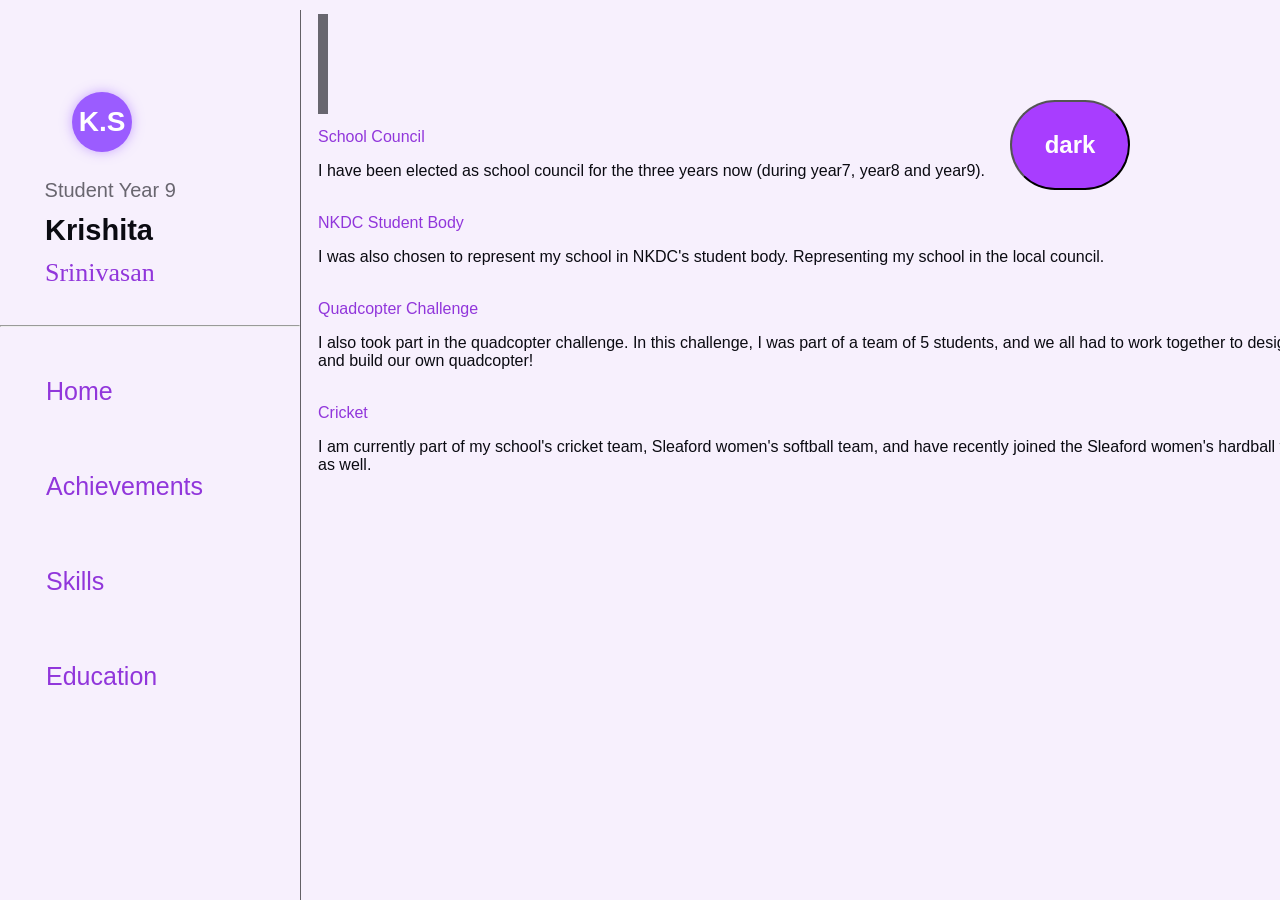
==== achievments.html @ 9b2d88c0 "Update achievments.html" ====
<HTML lang="en">
        <!DOCTYPE html>
        <html lang="en">
        <head>
            <meta charset="UTF-8">
            <meta http-equiv="X-UA-Compatible" content="IE=edge">
            <meta name="viewport" content="width=device-width, initial-scale=1.0">
            <title>Resume</title>
            <link rel="stylesheet" href="Stylish.css">

        <Title>Welcome to my site!</Title>

        </head>
        <Body class="light-theme">
  <script src="dockHover.js"></script>
    <body class= "light-theme" text-align= "center"> 
            <div class="main">
<div class="site-container">
<div class="sidenav"><br><br><br><br>
 <div class="avatar-text">K.S</div>
  <div class="fixed-vertical"></div>
  <br>
  <p id="student"> Student Year 9</p>
  <h2 id="name1">Krishita</h2>
  <p id="name2">Srinivasan</p><br>
  <hr>
  <br>
  <br>
  <a href="index.html">Home</a>
  <br>
  <br> 
  <br>
  <a href="achievments.html">Achievements</a>
  <br>
  <br>
  <br>
  <a href="skills.html">Skills</a>                                                                                                                                                                                                                                                                                                                                                                                                                                      
  <br>
  <br>  
  <br>  
  <a href="education.html">Education</a>
</div>
<div class="vertical-divider"></div>

<!-- The rest of your page content goes here -->

 </body>
<a href="school council.html">School Council</a>
<p>I have been elected as school council for the three years now (during year7, year8 and year9).</p>
<Br>
<a href="nkdc.html">NKDC Student Body</a>
<p>I was also chosen to represent my school in NKDC's student body. Representing my school in the local council.</p>
<Br>
<a href="Quadcopter.html">Quadcopter Challenge</a>
<p>I also took part in the quadcopter challenge. In this challenge, I was part of a team of 5 students, and we all had to work together to design and build our own quadcopter! </p>
<Br>  
<a href="cricket.html">Cricket</a> 
<p>I am currently part of my school's cricket team, Sleaford women's softball team, and have recently joined the Sleaford women's hardball team as well.</p>
<div>
                        <button class="btn">
                            dark
                        </button>
                    </div>
        

                          <script src="JavaScript1.js"></script> 
                          <noscript>Your browser does not support JavaScript!</noscript>
                          </div>  
            </div>
 </body>

</html>
---- Stylish.css ----
ul {
    font-family: 'Segoe UI', Tahoma, Geneva, Verdana, sans-serif;
}
li{
    list-style: circle;
}
.list {
    list-style: disc;
}
#msg {
    font-family: Arial, Helvetica, sans-serif;
    opacity: 0.6;
    align-self: center;
}
:root {
    --black: #0B0B12;
    --purple: #f7f0fd;    
}

body {
    background-color: var(--bg);
    color: var(--fontColor);
    font-family: Arial, Helvetica, sans-serif;
}
.btn {
    position: fixed;
    top: 100px;
    right: 150px;
    height: 90px;
    width: 120px;
    background-color:#a83dff;
    cursor: pointer;
    font-size: x-large;
    transition: 0.25s ease; 
     color: #fefdfe;
  text-decoration: none;
  font-weight: 600;
  border-radius: 999px;
  display: inline-block;
}
.btn:hover {
  transform: translateY(-2px);
}
.light-theme {
  --bg: var(--purple);
  --fontColor: var(--black);
  --btnBg: var(--purple);
  --btnFontColor: var(--black);
}

.dark-theme {
  --bg: var(--black);
  --fontColor: var(--purple);
  --btnBg: var(--black);
  --btnFontColor: var(--purple);
}
html { scroll-behavior: smooth; }
/* Base link colour */
a {
  color: #9136db;   /* light purple‑pink */
  text-decoration: none;
}

/* Hover effect */
a:hover {
  color: #f1cffd;   /* brighter pastel pink‑purple */
}

/* Visited links */
a:visited {
  color: #da7ff8;   /* slightly deeper shade */
}

/* Active (when clicking) */
a:active {
  color: #e0cbf2;   /* soft pink flash */
}

/* Wrap text */
p {
  white-space: pre-wrap;
}
/* Style for the side navigation */
.sidenav {
  height: 100%; /* Full-height */
  width: 300px; /* Set the width of the side navigation */
  position: fixed; /* Fixed position */
  z-index: 100; /* Stay on top */
  top: 0; /* Stay at the top */
  left: 0; /* Stay on the left */
  background-color: var(--purple); /* Background color */
  overflow-x: hidden; /* Disable horizontal scroll */
  padding-top: 20px; /* Place content 20px from the top */
  
}
/* Style for the links inside the side navigation */
.sidenav a {
  padding: 6px 8px 6px 16px; /* Padding */
  text-decoration-style: double;/* Remove underline */
  font-size: 25px; /* Increase font size */
  color: #9136db; /* Link color */
  display:ruby-base; /* Make the links appear below each other */
  margin-left: 10%;
}
/* Change color on hover */
.sidenav a:hover {
  color: #e0cbf2;   /* brighter pastel pink‑purple */
}
.sidenav a:visited {
  color: #9136db;   /* slightly deeper shade */
}
.sidenav a:active {
  color: #e0cbf2;   /* soft pink flash */
}
.sidenav a:hover {
  transform: translateX(-10px);
  color: #e0cbf2;
}
.sidenav a {
  transition: transform 0.2s ease;
  display: block; /* ensures transform behaves correctly */
}
/* Style for the main content */
.main {
  margin-left: 300px; /* Same as the width of the sidenav */
  padding: 0px 10px; /* Some padding */
} 
/*on smaller screens, where the height of the sidenav is 100% instead of 100vh, remove the left margin of the main content to prevent it from being hidden behind the sidenav*/
@media screen and (max-height: 450px) {
  .sidenav {padding-top: 15px;}
  .sidenav a {font-size: 18px;}
  .main {margin-left: 0;}
}
.dark-theme .sidenav {
  background-color: var(--black); /* Dark background for sidenav */
}
.vline {
  width: 100px;
  height: 100px;
 color: #000000;
}


.vertical-divider {
  height: 100px;
  width: 1%;
  margin: 14px 0;        /* gap above and below */
  background-color:var(--black);   /* light mode line */
  opacity: 0.6;              /* slightly transparent */
}

/* Dark mode version */
.dark-mode .vertical-divider {
color: #444;  /* darker line for dark mode */
  opacity: 0.7;
}
#name1 {
    font-size: 29px;
    font-family:Arial, Helvetica, sans-serif, Impact, Haettenschweiler, 'Arial Narrow Bold', sans-serif;
    line-break: 0.5;
    margin-left: 15%;
  }
#name2 {
    font-size: 26px;
    font-family:'Times New Roman', Times, serif;
    line-height: 0.009;
    color: #9136db;
    margin-left: 15%;
}
.fixed-vertical {
  border-left: 1px solid rgb(0, 0, 0);
  height: 1230px;
  position: fixed;
  left: 405px;
  margin-left: -105px;
  top: 10px;
  bottom: 10px;
  opacity: 0.6;
  flex-shrink: 0;
}
.dark-theme .fixed-vertical {
    border-left: 2.5px solid rgb(255, 255, 255);
   height: 1230px;
  position: fixed;
  left: 405px;
  margin-left: -105px;
  top: 10px;
  bottom: 10px;
  opacity: 0.6;
  flex-shrink: 0;
}
.email-btn {
  display: inline-block;
  padding: 10px 20px;
  background-color:#a83dff; /* purple accent */
  color: #fefdfe;
  text-decoration: none;
  border-radius: 8px;
  font-weight: 600;
  transition: 0.25s ease;
}

.email-btn:hover {
  background-color: #a83dff; /* darker purple on hover */
  transform: translateY(-2px);
}
#name3 {
    font-size: 75px;
    font-family:Arial, Helvetica, sans-serif, Impact, Haettenschweiler, 'Arial Narrow Bold', sans-serif;
    line-height: 0.5;
    text-align: left;
}

#name4 {
    font-size: 65px;
    font-family:'Times New Roman', Times, serif;
    line-height: 0.009;
    text-align: left;
    color: #9136db;
}
.dark-theme #name4 {
    color: #be79f7;
}
.dark-theme #name2 {
    color: #be79f7;
}
.darktheme .sidenav a{
  color: #be79f7;
}
.darktheme .sidenav a:visited {
  color: #cf9ef7;
}
.darktheme .sidenav a:active {
  color: #be79f7;
}
.darktheme .sidenav a:hover {
  color: #c993f6;
}
.avatar-text {
  width: 60px;
  height: 60px;
  border-radius: 50%;
  background: #9B5CFF;
  color: white;
  display: flex;
  align-items: center;
  justify-content: center;
  font-size: 28px;
  font-weight: 700;
  box-shadow: 0 0 12px rgba(155, 92, 255, 0.5);
  margin-left: 24%;
}
#student {
    font-size: 20px;
    margin-left: 13%;
    opacity: 0.6;
    line-height: 0.009;
}
.site-container {
  width: 1000px;          /* choose the size you want */
  margin: fixed;         /* centers the site */
  background: inherit;    /* keeps your theme working */
}
body {
  min-width: 199px;
}
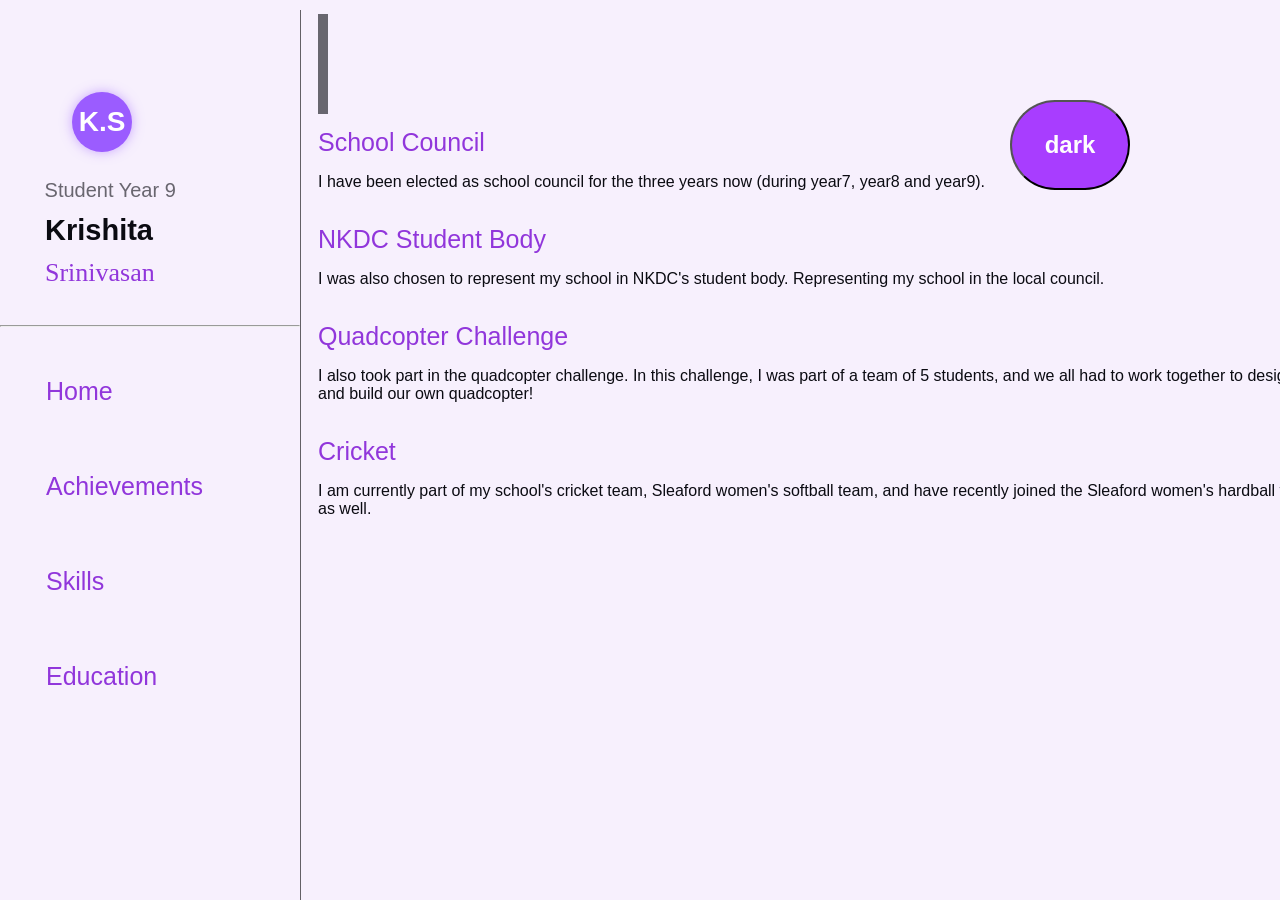
==== commit bb0b10cb: "Update achievments.html" ====
--- a/achievments.html
+++ b/achievments.html
@@ -8,7 +8,7 @@
             <title>Resume</title>
             <link rel="stylesheet" href="Stylish.css">
 
-        <Title>Welcome to my site!</Title>
+        <Title>Welcome to my site!</Title>        
 
         </head>
         <Body class="light-theme">
@@ -30,7 +30,7 @@
   <br>
   <br> 
   <br>
-  <a href="achievments.html">Achievements</a>
+  <a href="achievments.html">Achievements</a>     
   <br>
   <br>
   <br>
@@ -45,16 +45,16 @@
 <!-- The rest of your page content goes here -->
 
  </body>
-<a href="school council.html">School Council</a>
+<a class="change" href="school council.html">School Council</a>
 <p>I have been elected as school council for the three years now (during year7, year8 and year9).</p>
 <Br>
-<a href="nkdc.html">NKDC Student Body</a>
+<a class="change" href="nkdc.html">NKDC Student Body</a>
 <p>I was also chosen to represent my school in NKDC's student body. Representing my school in the local council.</p>
 <Br>
-<a href="Quadcopter.html">Quadcopter Challenge</a>
+<a class="change" href="Quadcopter.html">Quadcopter Challenge</a>
 <p>I also took part in the quadcopter challenge. In this challenge, I was part of a team of 5 students, and we all had to work together to design and build our own quadcopter! </p>
 <Br>  
-<a href="cricket.html">Cricket</a> 
+<a class="change" href="cricket.html">Cricket</a> 
 <p>I am currently part of my school's cricket team, Sleaford women's softball team, and have recently joined the Sleaford women's hardball team as well.</p>
 <div>
                         <button class="btn">
--- a/Stylish.css
+++ b/Stylish.css
@@ -264,3 +264,9 @@
 body {
   min-width: 199px;
 }
+.change {
+    transition: transform 0.2s ease;
+    display: block; 
+    font-size: 25px; /* Increase font size */
+    color: #9136db; /* Link color */
+}
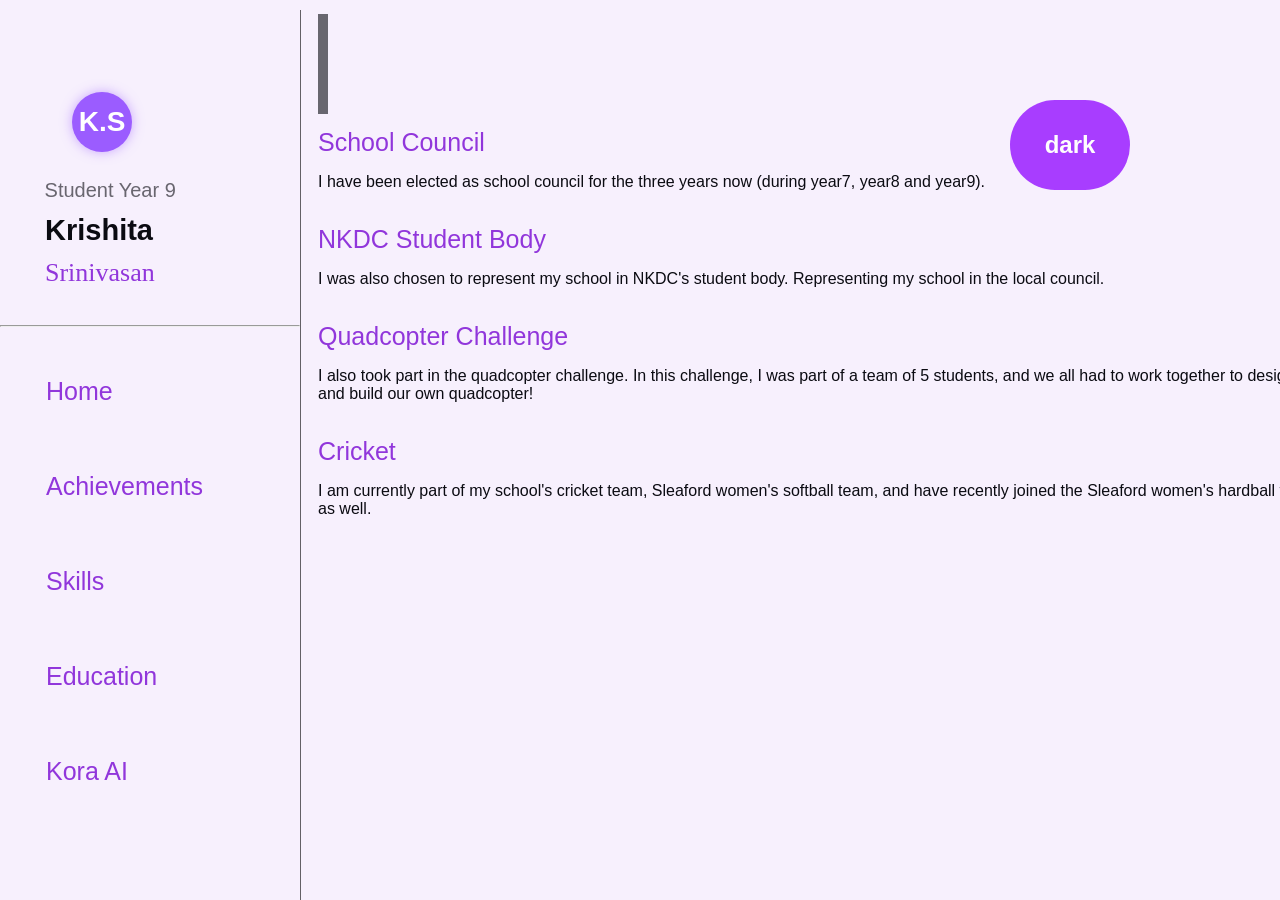
==== commit d829ed44: "Add link to Kora AI in achievements section" ====
--- a/achievments.html
+++ b/achievments.html
@@ -39,6 +39,10 @@
   <br>  
   <br>  
   <a href="education.html">Education</a>
+          <br>
+  <br>  
+  <br>  
+  <a href="chatbot.html">Kora AI</a>
 </div>
 <div class="vertical-divider"></div>
 
--- a/Stylish.css
+++ b/Stylish.css
@@ -270,3 +270,85 @@
     font-size: 25px; /* Increase font size */
     color: #9136db; /* Link color */
 }
+.chat-container {
+    width: 450px;
+    background: white;
+    border-radius: 15px;
+    box-shadow: 0 0 20px rgba(0,0,0,0.1);
+    overflow: hidden;
+    margin-top: 40px;
+}
+
+.dark-theme .chat-container {
+    background: #1a1a1a;
+}
+
+.chat-header {
+    background: #a83dff;
+    padding: 15px;
+    text-align: center;
+    font-size: 22px;
+    color: white;
+    font-weight: bold;
+}
+
+.chat-box {
+    height: 420px;
+    padding: 15px;
+    overflow-y: auto;
+    display: flex;
+    flex-direction: column;
+}
+
+.bot-message, .user-message {
+    padding: 10px 14px;
+    margin: 10px 0;
+    border-radius: 12px;
+    max-width: 80%;
+    font-family: Arial, Helvetica, sans-serif;
+}
+
+.bot-message {
+    background: #f7f0fd;
+    align-self: flex-start;
+}
+
+.dark-theme .bot-message {
+    background: #3a2a4f;
+    color: white;
+}
+
+.user-message {
+    background: #d1ffd6;
+    align-self: flex-end;
+}
+
+.dark-theme .user-message {
+    background: #2f4f2f;
+    color: white;
+}
+
+.input-area {
+    display: flex;
+    border-top: 1px solid #ddd;
+}
+
+input {
+    flex: 1;
+    padding: 12px;
+    border: none;
+    outline: none;
+}
+
+button {
+    padding: 12px 20px;
+    background: #a83dff;
+    border: none;
+    color: white;
+    cursor: pointer;
+    transition: 0.2s ease;
+}
+
+button:hover {
+    transform: translateY(-2px);
+}
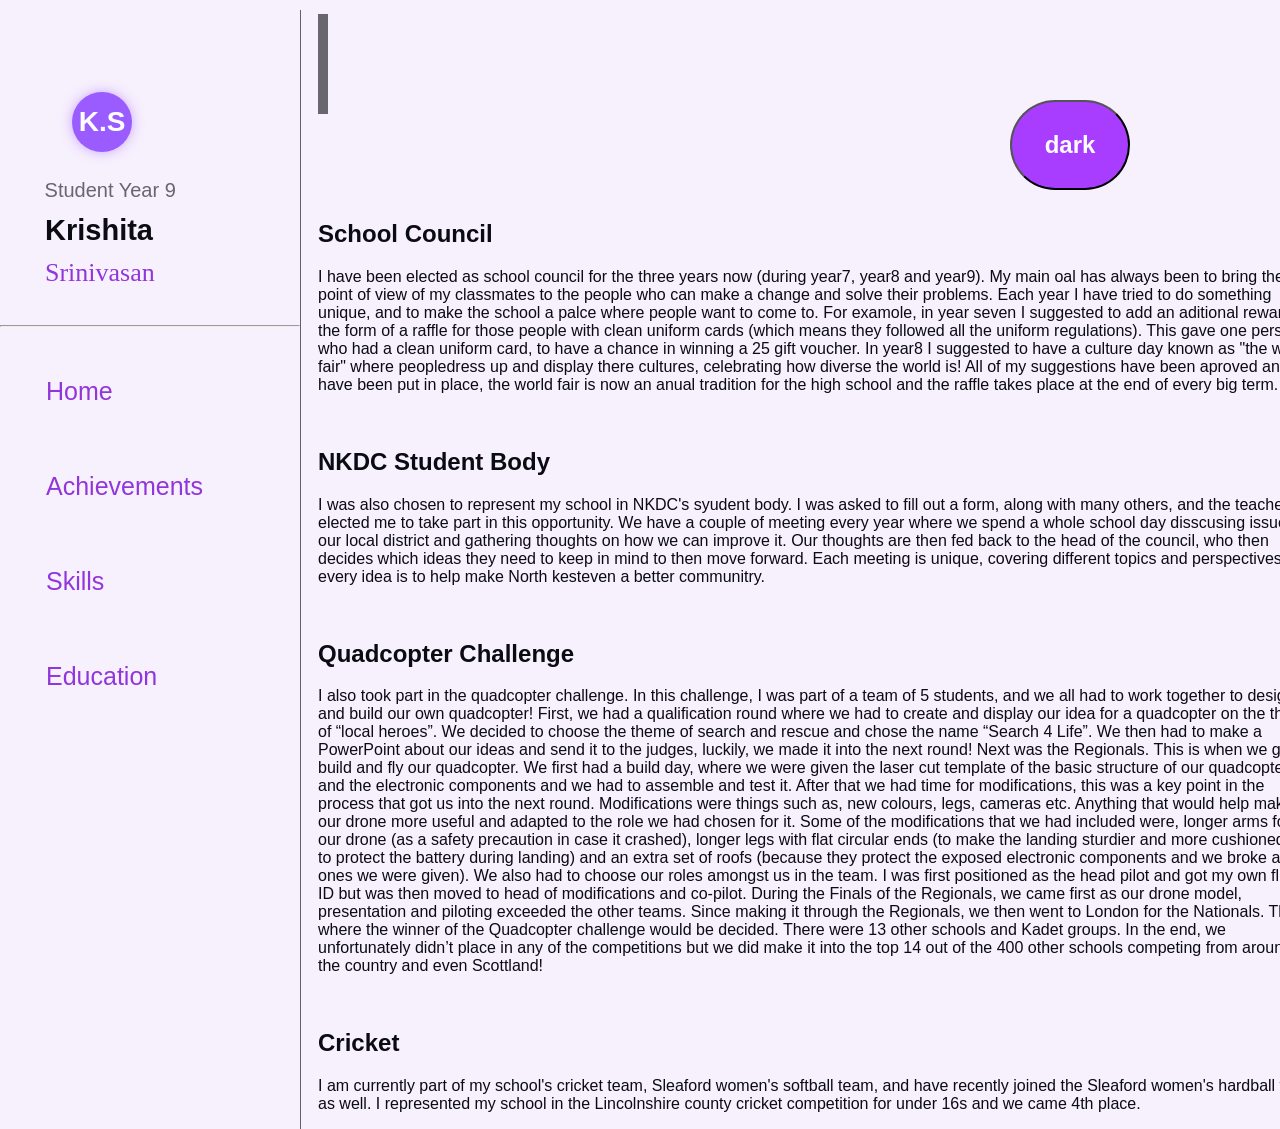
==== commit 9c61a26d: "Revert "Second branch"" ====
--- a/achievments.html
+++ b/achievments.html
@@ -8,12 +8,12 @@
             <title>Resume</title>
             <link rel="stylesheet" href="Stylish.css">
 
-        <Title>Welcome to my site!</Title>        
+        <Title>Welcome to my site!</Title>
 
         </head>
         <Body class="light-theme">
   <script src="dockHover.js"></script>
-    <body class= "light-theme" text-align= "center"> 
+    <body class= "light-theme" text-align= "center">
             <div class="main">
 <div class="site-container">
 <div class="sidenav"><br><br><br><br>
@@ -28,9 +28,9 @@
   <br>
   <a href="index.html">Home</a>
   <br>
-  <br> 
   <br>
-  <a href="achievments.html">Achievements</a>     
+  <br>
+  <a href="achievments.html">Achievements</a>
   <br>
   <br>
   <br>
@@ -39,27 +39,27 @@
   <br>  
   <br>  
   <a href="education.html">Education</a>
-          <br>
-  <br>  
-  <br>  
-  <a href="chatbot.html">Kora AI</a>
 </div>
 <div class="vertical-divider"></div>
 
 <!-- The rest of your page content goes here -->
 
  </body>
-<a class="change" href="school council.html">School Council</a>
-<p>I have been elected as school council for the three years now (during year7, year8 and year9).</p>
+ <br>
+ <br>
+  <br>
+ <br>
+<H2>School Council</H2>
+<p>I have been elected as school council for the three years now (during year7, year8 and year9). My main oal has always been to bring the point of view of my classmates to the people who can make a change and solve their problems. Each year I have tried to do something unique, and to make the school a palce where people want to come to. For examole, in year seven I suggested to add an aditional reward in the form of a raffle for those people with clean uniform cards (which means they followed all the uniform regulations). This gave one person, who had a clean uniform card, to have a chance in winning a 25 gift voucher. In year8 I suggested to have a culture day known as "the world fair" where peopledress up and display there cultures, celebrating how diverse the world is! All of my suggestions have been aproved and have been put in place, the world fair is now an anual tradition for the high school and the raffle takes place at the end of every big term. </p>
 <Br>
-<a class="change" href="nkdc.html">NKDC Student Body</a>
-<p>I was also chosen to represent my school in NKDC's student body. Representing my school in the local council.</p>
+<H2>NKDC Student Body</H2>
+<p>I was also chosen to represent my school in NKDC's syudent body. I was asked to fill out a form, along with many others, and the teachers elected me to take part in this opportunity. We have a couple of meeting every year where we spend a whole school day disscusing issues in our local district and gathering thoughts on how we can improve it. Our thoughts are then fed back to the head of the council, who then decides which ideas they need to keep in mind to then move forward. Each meeting is unique, covering different topics and perspectives, and every idea is to help make North kesteven a better communitry. </p>
 <Br>
-<a class="change" href="Quadcopter.html">Quadcopter Challenge</a>
-<p>I also took part in the quadcopter challenge. In this challenge, I was part of a team of 5 students, and we all had to work together to design and build our own quadcopter! </p>
+<H2>Quadcopter Challenge</H2>
+<p>I also took part in the quadcopter challenge. In this challenge, I was part of a team of 5 students, and we all had to work together to design and build our own quadcopter! First, we had a qualification round where we had to create and display our idea for a quadcopter on the theme of “local heroes”. We decided to choose the theme of search and rescue and chose the name “Search 4 Life”. We then had to make a PowerPoint about our ideas and send it to the judges, luckily, we made it into the next round! Next was the Regionals. This is when we got to build and fly our quadcopter. We first had a build day, where we were given the laser cut template of the basic structure of our quadcopter and the electronic components and we had to assemble and test it. After that we had time for modifications, this was a key point in the process that got us into the next round. Modifications were things such as, new colours, legs, cameras etc. Anything that would help make our drone more useful and adapted to the role we had chosen for it. Some of the modifications that we had included were, longer arms for our drone (as a safety precaution in case it crashed), longer legs with flat circular ends (to make the landing sturdier and more cushioned and to protect the battery during landing) and an extra set of roofs (because they protect the exposed electronic components and we broke all the ones we were given). We also had to choose our roles amongst us in the team. I was first positioned as the head pilot and got my own fliers ID but was then moved to head of modifications and co-pilot. During the Finals of the Regionals, we came first as our drone model, presentation and piloting exceeded the other teams. Since making it through the Regionals, we then went to London for the Nationals. This is where the winner of the Quadcopter challenge would be decided. There were 13 other schools and Kadet groups. In the end, we unfortunately didn’t place in any of the competitions but we did make it into the top 14 out of the 400 other schools competing from around the country and even Scottland!</p>
 <Br>  
-<a class="change" href="cricket.html">Cricket</a> 
-<p>I am currently part of my school's cricket team, Sleaford women's softball team, and have recently joined the Sleaford women's hardball team as well.</p>
+<H2>Cricket</H2> 
+<p>I am currently part of my school's cricket team, Sleaford women's softball team, and have recently joined the Sleaford women's hardball team as well. I represented my school in the Lincolnshire county cricket competition for under 16s and we came 4th place.</p>
 <div>
                         <button class="btn">
                             dark
--- a/Stylish.css
+++ b/Stylish.css
@@ -264,91 +264,5 @@
 body {
   min-width: 199px;
 }
-.change {
-    transition: transform 0.2s ease;
-    display: block; 
-    font-size: 25px; /* Increase font size */
-    color: #9136db; /* Link color */
-}
-.chat-container {
-    width: 450px;
-    background: white;
-    border-radius: 15px;
-    box-shadow: 0 0 20px rgba(0,0,0,0.1);
-    overflow: hidden;
-    margin-top: 40px;
-}
-
-.dark-theme .chat-container {
-    background: #1a1a1a;
-}
-
-.chat-header {
-    background: #a83dff;
-    padding: 15px;
-    text-align: center;
-    font-size: 22px;
-    color: white;
-    font-weight: bold;
-}
-
-.chat-box {
-    height: 420px;
-    padding: 15px;
-    overflow-y: auto;
-    display: flex;
-    flex-direction: column;
-}
-
-.bot-message, .user-message {
-    padding: 10px 14px;
-    margin: 10px 0;
-    border-radius: 12px;
-    max-width: 80%;
-    font-family: Arial, Helvetica, sans-serif;
-}
-
-.bot-message {
-    background: #f7f0fd;
-    align-self: flex-start;
-}
-
-.dark-theme .bot-message {
-    background: #3a2a4f;
-    color: white;
-}
-
-.user-message {
-    background: #d1ffd6;
-    align-self: flex-end;
-}
-
-.dark-theme .user-message {
-    background: #2f4f2f;
-    color: white;
-}
-
-.input-area {
-    display: flex;
-    border-top: 1px solid #ddd;
-}
-
-input {
-    flex: 1;
-    padding: 12px;
-    border: none;
-    outline: none;
-}
-
-button {
-    padding: 12px 20px;
-    background: #a83dff;
-    border: none;
-    color: white;
-    cursor: pointer;
-    transition: 0.2s ease;
-}
-
-button:hover {
-    transform: translateY(-2px);
-}
+
+
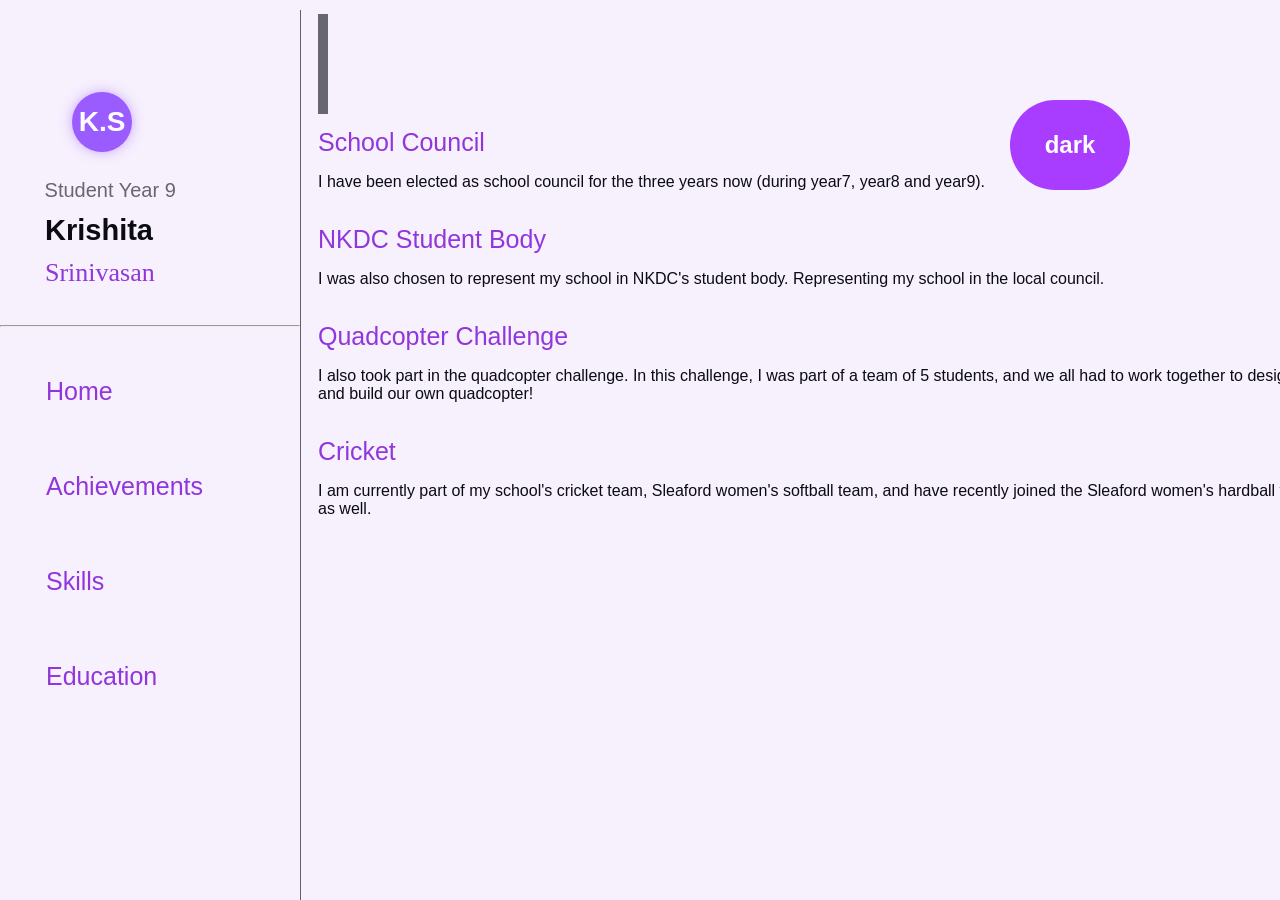
==== commit 9e65a419: "Update achievements.html with content and formatting fixes Refactor achievements section and fix HTM" ====
--- a/achievments.html
+++ b/achievments.html
@@ -8,12 +8,12 @@
             <title>Resume</title>
             <link rel="stylesheet" href="Stylish.css">
 
-        <Title>Welcome to my site!</Title>
+        <Title>Welcome to my site!</Title>        
 
         </head>
         <Body class="light-theme">
   <script src="dockHover.js"></script>
-    <body class= "light-theme" text-align= "center">
+    <body class= "light-theme" text-align= "center"> 
             <div class="main">
 <div class="site-container">
 <div class="sidenav"><br><br><br><br>
@@ -28,9 +28,9 @@
   <br>
   <a href="index.html">Home</a>
   <br>
+  <br> 
   <br>
-  <br>
-  <a href="achievments.html">Achievements</a>
+  <a href="achievments.html">Achievements</a>     
   <br>
   <br>
   <br>
@@ -45,21 +45,17 @@
 <!-- The rest of your page content goes here -->
 
  </body>
- <br>
- <br>
-  <br>
- <br>
-<H2>School Council</H2>
-<p>I have been elected as school council for the three years now (during year7, year8 and year9). My main oal has always been to bring the point of view of my classmates to the people who can make a change and solve their problems. Each year I have tried to do something unique, and to make the school a palce where people want to come to. For examole, in year seven I suggested to add an aditional reward in the form of a raffle for those people with clean uniform cards (which means they followed all the uniform regulations). This gave one person, who had a clean uniform card, to have a chance in winning a 25 gift voucher. In year8 I suggested to have a culture day known as "the world fair" where peopledress up and display there cultures, celebrating how diverse the world is! All of my suggestions have been aproved and have been put in place, the world fair is now an anual tradition for the high school and the raffle takes place at the end of every big term. </p>
+<a class="change" href="school council.html">School Council</a>
+<p>I have been elected as school council for the three years now (during year7, year8 and year9).</p>
 <Br>
-<H2>NKDC Student Body</H2>
-<p>I was also chosen to represent my school in NKDC's syudent body. I was asked to fill out a form, along with many others, and the teachers elected me to take part in this opportunity. We have a couple of meeting every year where we spend a whole school day disscusing issues in our local district and gathering thoughts on how we can improve it. Our thoughts are then fed back to the head of the council, who then decides which ideas they need to keep in mind to then move forward. Each meeting is unique, covering different topics and perspectives, and every idea is to help make North kesteven a better communitry. </p>
+<a class="change" href="nkdc.html">NKDC Student Body</a>
+<p>I was also chosen to represent my school in NKDC's student body. Representing my school in the local council.</p>
 <Br>
-<H2>Quadcopter Challenge</H2>
-<p>I also took part in the quadcopter challenge. In this challenge, I was part of a team of 5 students, and we all had to work together to design and build our own quadcopter! First, we had a qualification round where we had to create and display our idea for a quadcopter on the theme of “local heroes”. We decided to choose the theme of search and rescue and chose the name “Search 4 Life”. We then had to make a PowerPoint about our ideas and send it to the judges, luckily, we made it into the next round! Next was the Regionals. This is when we got to build and fly our quadcopter. We first had a build day, where we were given the laser cut template of the basic structure of our quadcopter and the electronic components and we had to assemble and test it. After that we had time for modifications, this was a key point in the process that got us into the next round. Modifications were things such as, new colours, legs, cameras etc. Anything that would help make our drone more useful and adapted to the role we had chosen for it. Some of the modifications that we had included were, longer arms for our drone (as a safety precaution in case it crashed), longer legs with flat circular ends (to make the landing sturdier and more cushioned and to protect the battery during landing) and an extra set of roofs (because they protect the exposed electronic components and we broke all the ones we were given). We also had to choose our roles amongst us in the team. I was first positioned as the head pilot and got my own fliers ID but was then moved to head of modifications and co-pilot. During the Finals of the Regionals, we came first as our drone model, presentation and piloting exceeded the other teams. Since making it through the Regionals, we then went to London for the Nationals. This is where the winner of the Quadcopter challenge would be decided. There were 13 other schools and Kadet groups. In the end, we unfortunately didn’t place in any of the competitions but we did make it into the top 14 out of the 400 other schools competing from around the country and even Scottland!</p>
+<a class="change" href="Quadcopter.html">Quadcopter Challenge</a>
+<p>I also took part in the quadcopter challenge. In this challenge, I was part of a team of 5 students, and we all had to work together to design and build our own quadcopter! </p>
 <Br>  
-<H2>Cricket</H2> 
-<p>I am currently part of my school's cricket team, Sleaford women's softball team, and have recently joined the Sleaford women's hardball team as well. I represented my school in the Lincolnshire county cricket competition for under 16s and we came 4th place.</p>
+<a class="change" href="cricket.html">Cricket</a> 
+<p>I am currently part of my school's cricket team, Sleaford women's softball team, and have recently joined the Sleaford women's hardball team as well.</p>
 <div>
                         <button class="btn">
                             dark
--- a/Stylish.css
+++ b/Stylish.css
@@ -264,5 +264,91 @@
 body {
   min-width: 199px;
 }
-
-
+.change {
+    transition: transform 0.2s ease;
+    display: block; 
+    font-size: 25px; /* Increase font size */
+    color: #9136db; /* Link color */
+}
+.chat-container {
+    width: 450px;
+    background: white;
+    border-radius: 15px;
+    box-shadow: 0 0 20px rgba(0,0,0,0.1);
+    overflow: hidden;
+    margin-top: 40px;
+}
+
+.dark-theme .chat-container {
+    background: #1a1a1a;
+}
+
+.chat-header {
+    background: #a83dff;
+    padding: 15px;
+    text-align: center;
+    font-size: 22px;
+    color: white;
+    font-weight: bold;
+}
+
+.chat-box {
+    height: 420px;
+    padding: 15px;
+    overflow-y: auto;
+    display: flex;
+    flex-direction: column;
+}
+
+.bot-message, .user-message {
+    padding: 10px 14px;
+    margin: 10px 0;
+    border-radius: 12px;
+    max-width: 80%;
+    font-family: Arial, Helvetica, sans-serif;
+}
+
+.bot-message {
+    background: #f7f0fd;
+    align-self: flex-start;
+}
+
+.dark-theme .bot-message {
+    background: #3a2a4f;
+    color: white;
+}
+
+.user-message {
+    background: #d1ffd6;
+    align-self: flex-end;
+}
+
+.dark-theme .user-message {
+    background: #2f4f2f;
+    color: white;
+}
+
+.input-area {
+    display: flex;
+    border-top: 1px solid #ddd;
+}
+
+input {
+    flex: 1;
+    padding: 12px;
+    border: none;
+    outline: none;
+}
+
+button {
+    padding: 12px 20px;
+    background: #a83dff;
+    border: none;
+    color: white;
+    cursor: pointer;
+    transition: 0.2s ease;
+}
+
+button:hover {
+    transform: translateY(-2px);
+}
